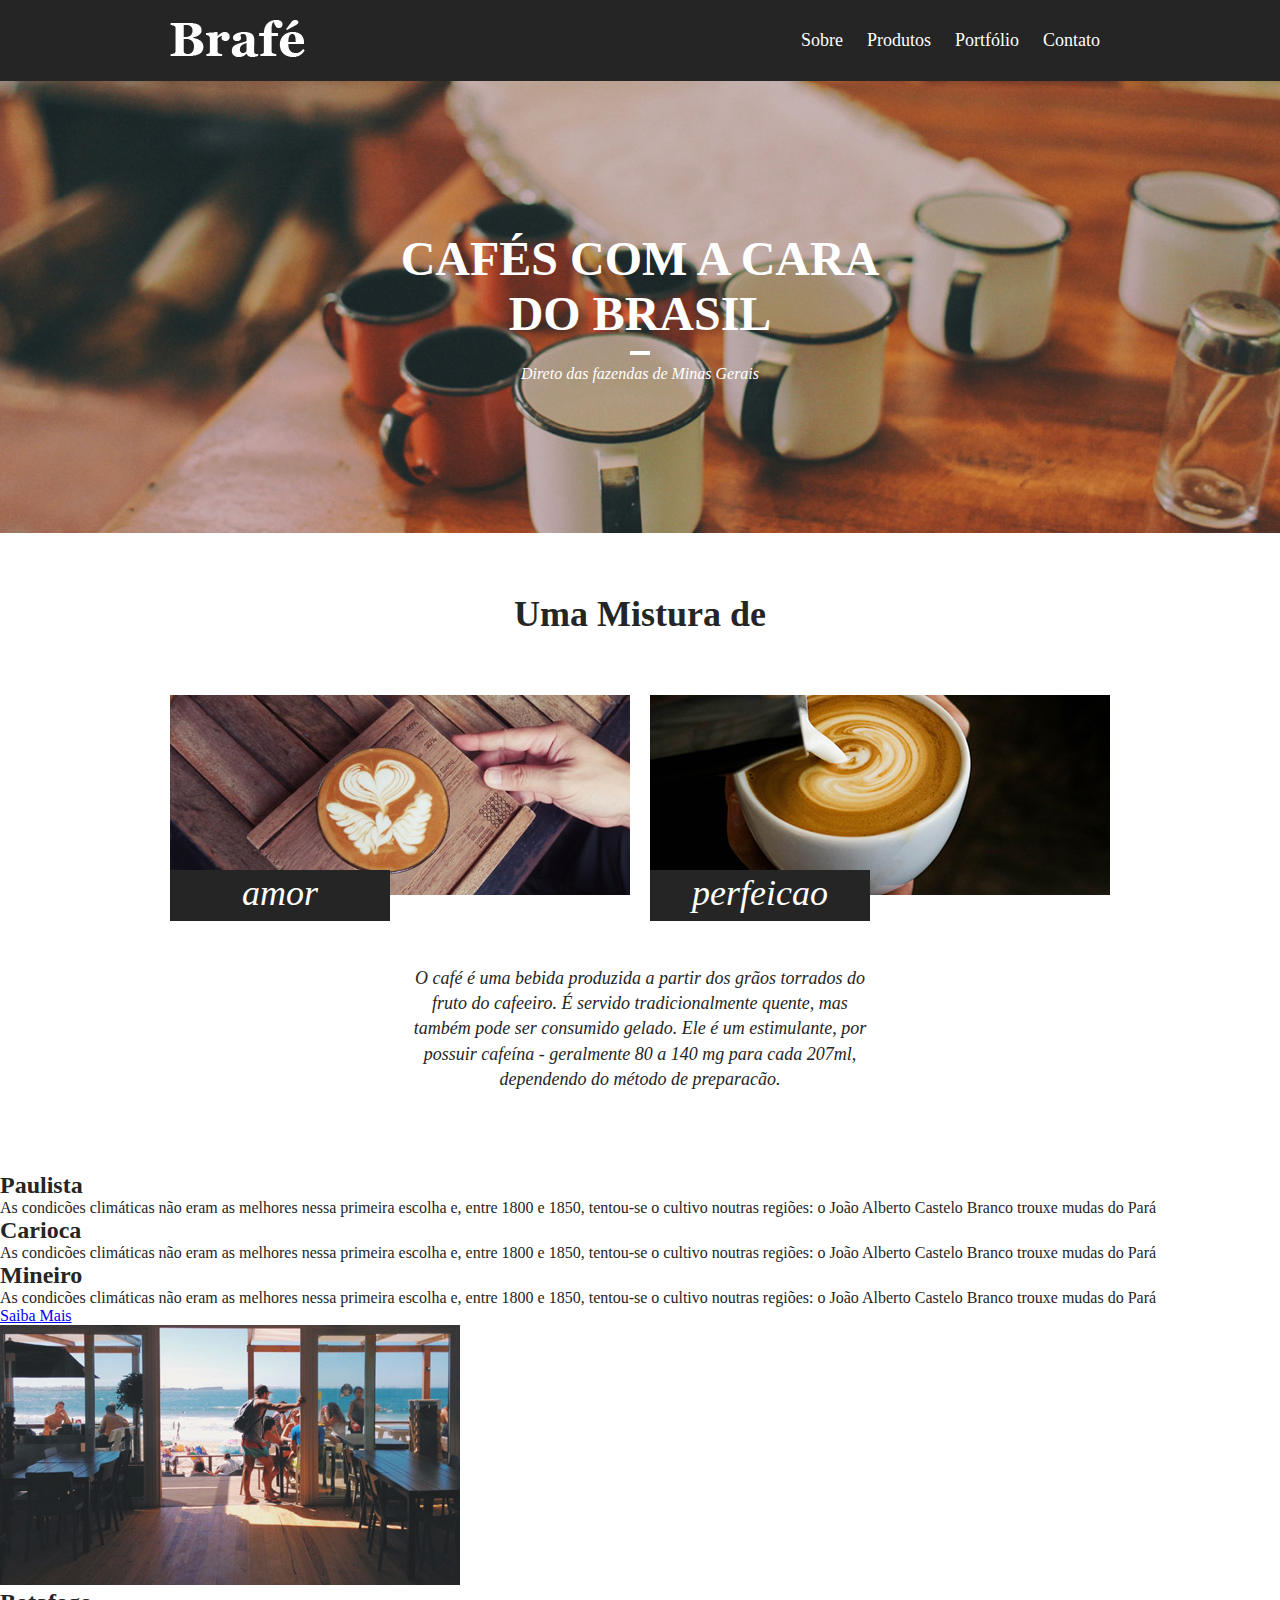
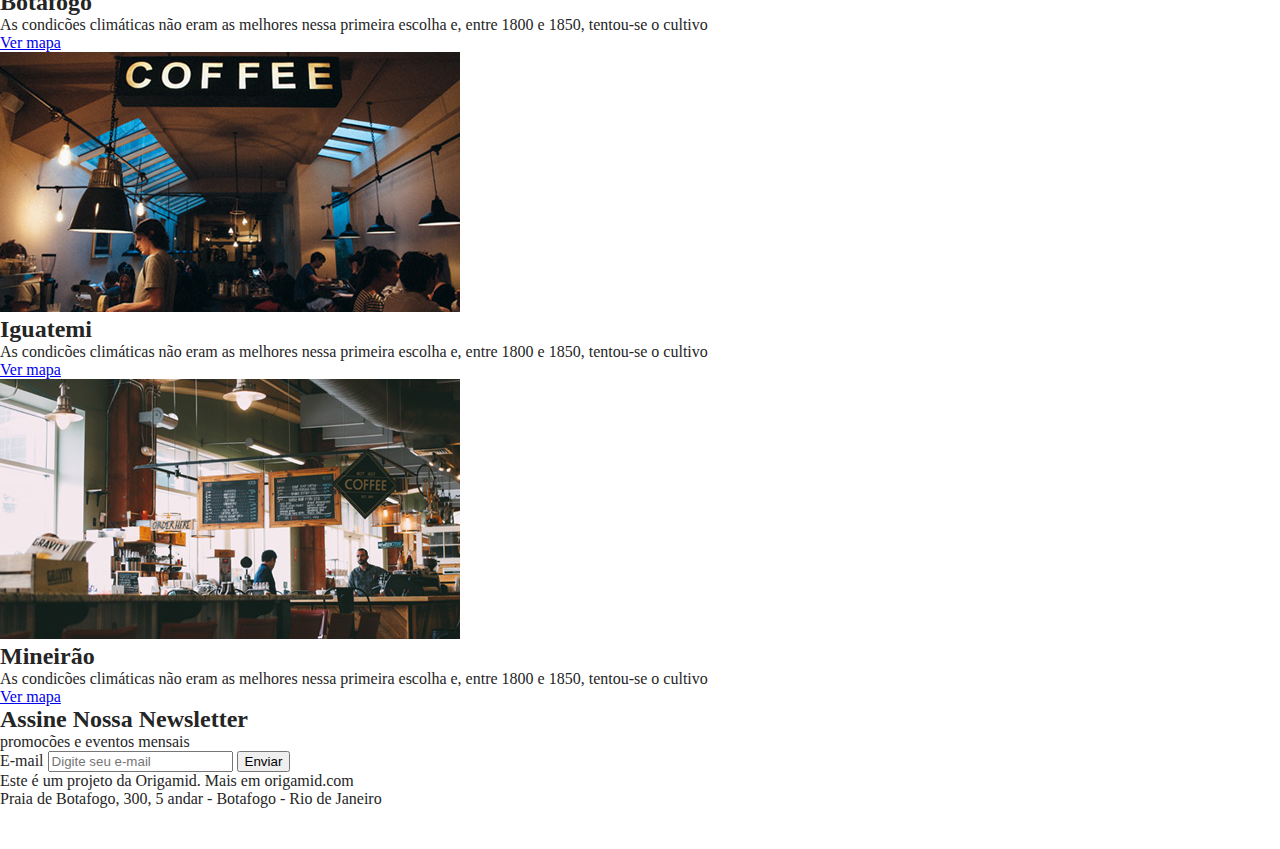
==== brafe-1/pure_css/index.html @ 9fcf9c77 "chore: positioning the nav, intro and the first section" ====
<!DOCTYPE html>
<html lang="en">

<head>
  <title>Brafé</title>
  <meta charset="UTF-8">
  <meta name="viewport" content="width=device-width, initial-scale=1.0, shrink-to-fit=no">
  <link rel="stylesheet" type="text/css" href="./css/style.css">
</head>

<body>
  <header class="menu">
    <div class="menu-container">
      <a class="menu-logo" href="#"><img src="./img/brafe.png" alt="Brafé"></a>
      <nav class="menu-nav">
        <ul>
          <li><a href="#">Sobre</a></li>
          <li><a href="#">Produtos</a></li>
          <li><a href="#">Portfólio</a></li>
          <li><a href="#">Contato</a></li>
        </ul>
      </nav>
    </div>
  </header>

  <main class="intro">
    <h1>Cafés com a cara <br> do Brasil</h1>
    <p>Direto das fazendas de Minas Gerais</p>
  </main>

  <section class="sobre">
    <h2>Uma Mistura de</h2>
    <div class="sobre-container">
      <div class="sobre-item">
        <img src="./img/cafe-1.jpg" alt="café">
        <h3>amor</h3>
      </div>
      <div class="sobre-item">
        <img src="./img/cafe-2.jpg" alt="café">
        <h3>perfeicao</h3>
      </div>
    </div>
    <p>
      O café é uma bebida produzida a partir dos grãos torrados do fruto do cafeeiro. É servido tradicionalmente quente, mas também pode ser consumido gelado. Ele é um estimulante, por possuir cafeína - geralmente 80 a 140 mg para cada 207ml, dependendo do método de preparacão.
    </p>
  </section>

  <section>
    <div>
      <div>
        <h2>Paulista</h2>
        <p>As condicões climáticas não eram as melhores nessa primeira escolha e, entre 1800 e 1850, tentou-se o cultivo noutras regiões: o João Alberto Castelo Branco trouxe mudas do Pará</p>
      </div>
      <div>
        <h2>Carioca</h2>
        <p>As condicões climáticas não eram as melhores nessa primeira escolha e, entre 1800 e 1850, tentou-se o cultivo noutras regiões: o João Alberto Castelo Branco trouxe mudas do Pará</p>
      </div>
      <div>
        <h2>Mineiro</h2>
        <p>As condicões climáticas não eram as melhores nessa primeira escolha e, entre 1800 e 1850, tentou-se o cultivo noutras regiões: o João Alberto Castelo Branco trouxe mudas do Pará</p>
      </div>
    </div>
    <a href="#">Saiba Mais</a>
  </section>

  <section>
    <div>
      <img src="./img/botafogo.jpg" alt="Brafé unidade Botafogo">
      <div>
        <h2>Botafogo</h2>
        <p>As condicões climáticas não eram as melhores nessa primeira escolha e, entre 1800 e 1850, tentou-se o cultivo</p>
        <a href="#">Ver mapa</a>
      </div>
    </div>
    <div>
      <img src="./img/iguatemi.jpg" alt="Brafé unidade Iguatemi">
      <div>
        <h2>Iguatemi</h2>
        <p>As condicões climáticas não eram as melhores nessa primeira escolha e, entre 1800 e 1850, tentou-se o cultivo</p>
        <a href="#">Ver mapa</a>
      </div>
    </div>
    <div>
      <img src="./img/mineirao.jpg" alt="Brafé unidade Mineirão">
      <div>
        <h2>Mineirão</h2>
        <p>As condicões climáticas não eram as melhores nessa primeira escolha e, entre 1800 e 1850, tentou-se o cultivo</p>
        <a href="#">Ver mapa</a>
      </div>
    </div>
  </section>
  <section>
    <div>
      <div>
        <h2>Assine Nossa Newsletter</h2>
        <p>promocões e eventos mensais</p>
      </div>
      <form>
        <label>E-mail</label>
        <input type="text" placeholder="Digite seu e-mail">
        <button type="submit">Enviar</button>
      </form>
    </div>
  </section>
  <footer>
    <div>
      <p>Este é um projeto da Origamid. Mais em origamid.com<br>Praia de Botafogo, 300, 5 andar - Botafogo - Rio de Janeiro</p>
      <img src="./img/brafe.png" alt="Brafé">
    </div>
  </footer>

</html>
---- brafe-1/pure_css/css/style.css ----
/* Reset */

body,
h1,
h2,
h3,
p,
ul {
  padding: 0px;
  margin: 0px;
}

body {
  font-family: Georgia, serif;
  color: #252525;
}

/* Menu */

.menu {
  background: #252525;
  padding: 20px 0;
}

.menu-container {
  max-width: 960px;
  margin: 0 auto;
}

.menu-container::after,
.menu-container::before {
  content: "";
  display: table;
  clear: both;
}

.menu-logo {
  display: block;
  float: left;
  margin-left: 10px;
}

.menu-nav {
  float: right;
  margin-right: 10px;
}

.menu-nav li {
  display: inline-block;
}

.menu-nav a {
  display: block;
  padding: 10px;
  text-decoration: none;
  color: #ffffff;
  font-size: 1.125em;
}

/* Intro */

.intro {
  background: url("../img/bg-intro.jpg") no-repeat center center;
  background-size: cover;
  padding: 150px 0;
  text-align: center;
  color: #ffffff;
}

.intro h1 {
  text-transform: uppercase;
  font-size: 3em;
}

.intro h1::after {
  content: "";
  display: block;
  width: 20px;
  height: 4px;
  background: #ffffff;
  margin: 10px auto;
}

.intro p {
  font-style: 1.125em;
  font-style: italic;
}

/* Sobre */

.sobre {
  padding: 60px 0;
}

.sobre-container {
  max-width: 960px;
  margin: 0 auto;
}

.sobre-container::after,
.sobre-container::before {
  content: "";
  display: table;
  clear: both;
}

.sobre h2 {
  text-align: center;
  font-size: 2.25em;
  margin-bottom: 60px;
}

.sobre-item {
  width: 460px;
  float: left;
  margin: 0 10px;
}

.sobre-item img {
  display: block;
  max-width: 100%;
}

.sobre-item h3 {
  font-size: 2.25em;
  line-height: 1em;
  background: #252525;
  width: 220px;
  color: #ffffff;
  font-style: italic;
  font-weight: normal;
  text-align: center;
  padding: 5px 0 10px 0;
  top: -25px;
  position: relative;
}

.sobre > p {
  font-size: 1.125em;
  line-height: 1.4em;
  font-style: italic;
  text-align: center;
  margin: 20px auto;
  max-width: 460px;
}
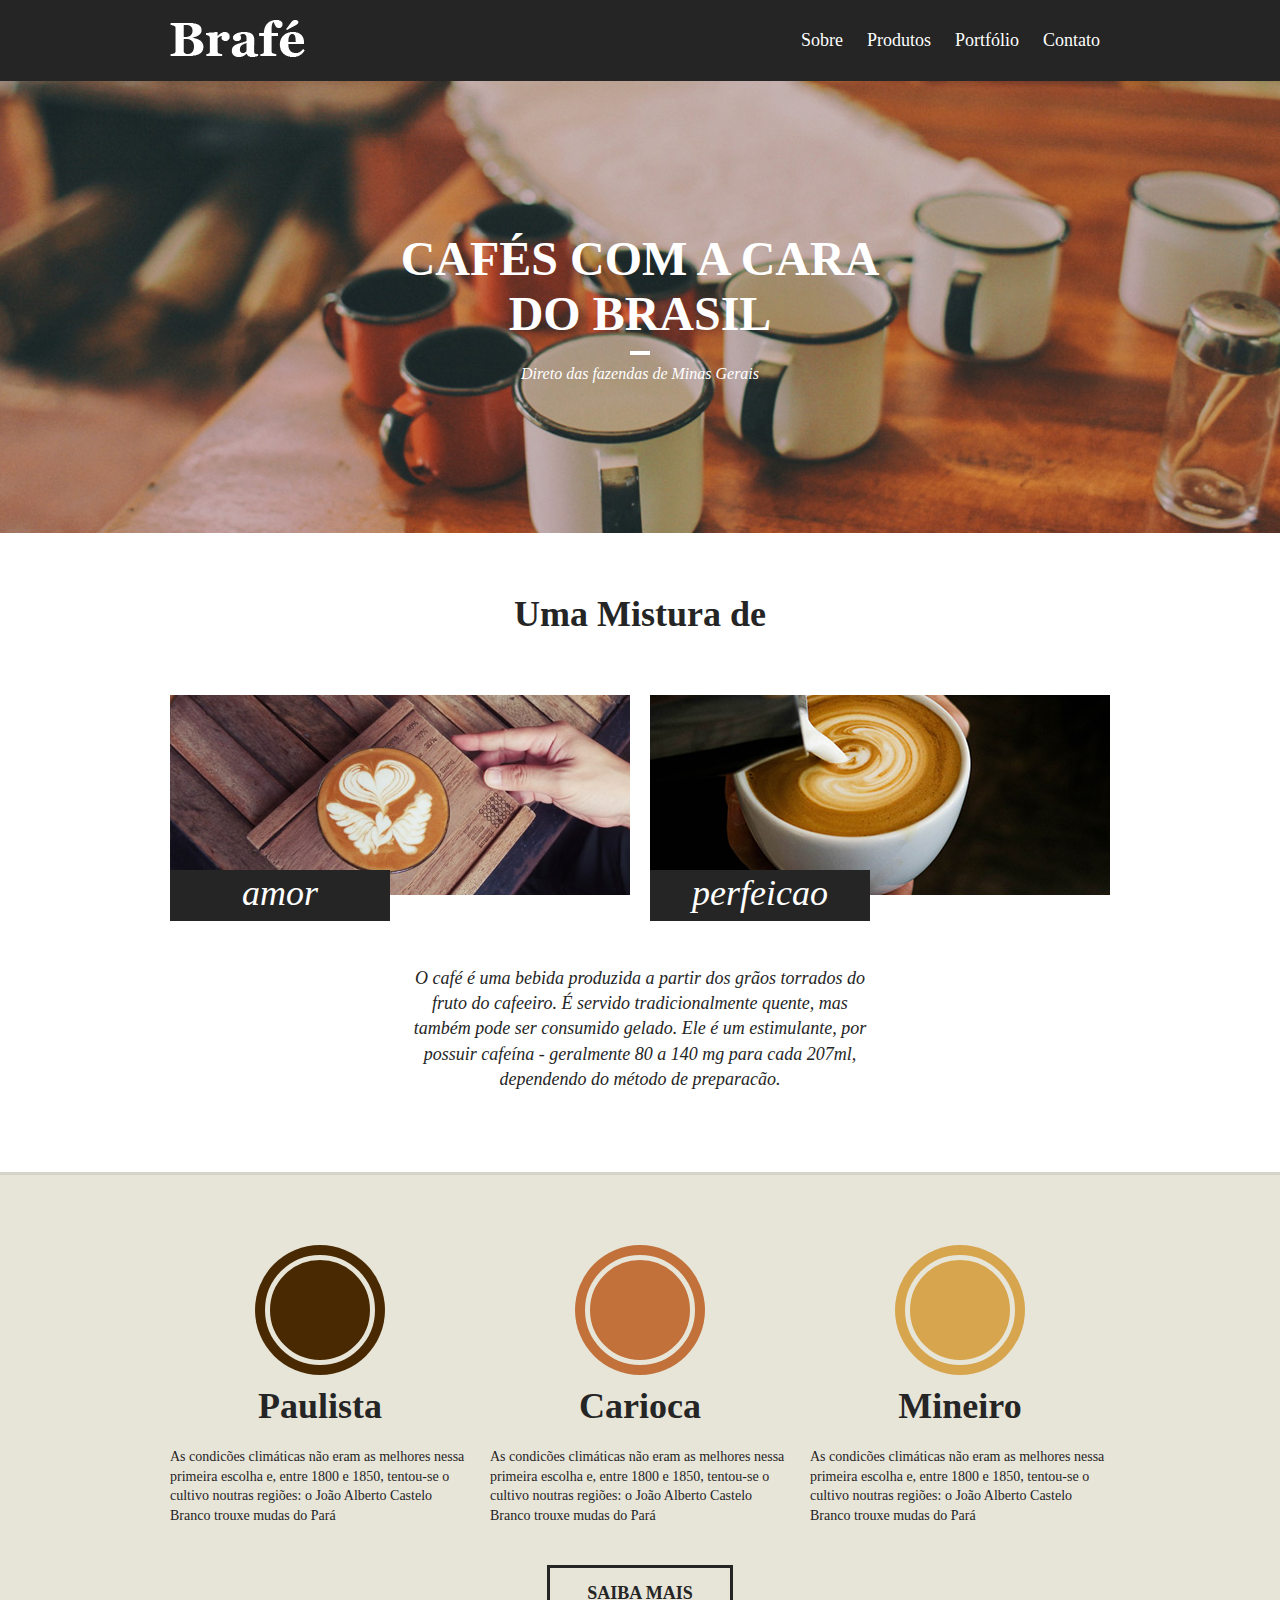
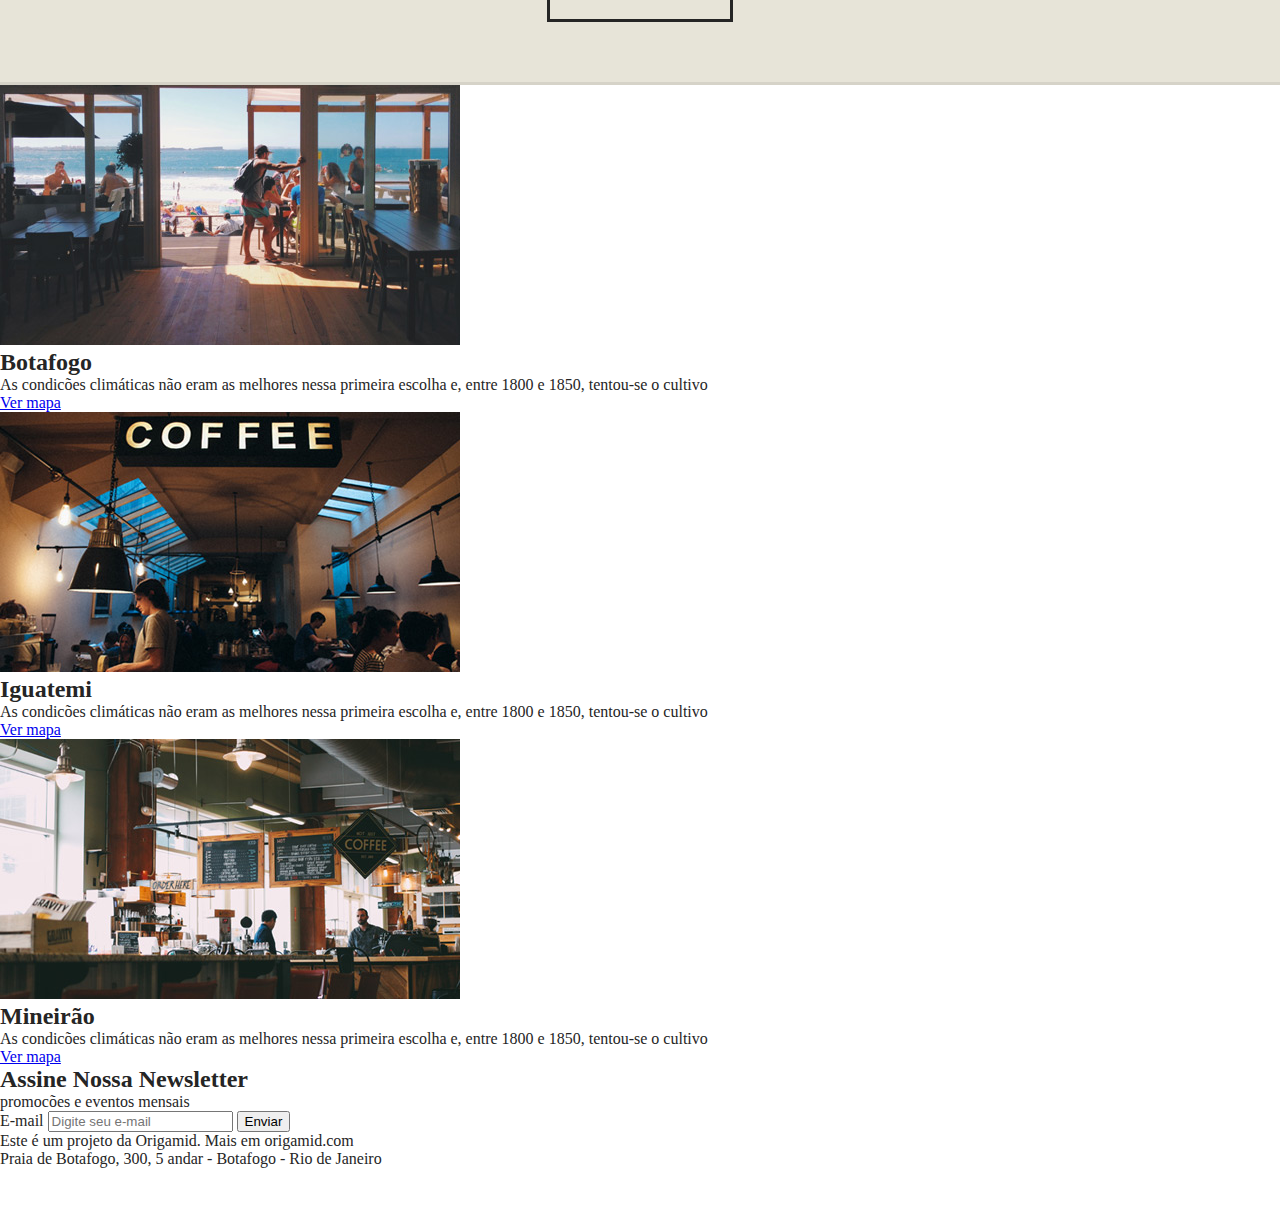
==== commit da090ba3: "chore: styling the products part of the page" ====
--- a/brafe-1/pure_css/index.html
+++ b/brafe-1/pure_css/index.html
@@ -45,22 +45,22 @@
     </p>
   </section>
 
-  <section>
-    <div>
-      <div>
-        <h2>Paulista</h2>
+  <section class="produtos">
+    <div class="produtos-container">
+      <div class="produtos-item">
+        <h2 class="produtos-paulista">Paulista</h2>
         <p>As condicões climáticas não eram as melhores nessa primeira escolha e, entre 1800 e 1850, tentou-se o cultivo noutras regiões: o João Alberto Castelo Branco trouxe mudas do Pará</p>
       </div>
-      <div>
-        <h2>Carioca</h2>
+      <div class="produtos-item">
+        <h2 class="produtos-carioca">Carioca</h2>
         <p>As condicões climáticas não eram as melhores nessa primeira escolha e, entre 1800 e 1850, tentou-se o cultivo noutras regiões: o João Alberto Castelo Branco trouxe mudas do Pará</p>
       </div>
-      <div>
-        <h2>Mineiro</h2>
+      <div class="produtos-item">
+        <h2 class="produtos-mineiro">Mineiro</h2>
         <p>As condicões climáticas não eram as melhores nessa primeira escolha e, entre 1800 e 1850, tentou-se o cultivo noutras regiões: o João Alberto Castelo Branco trouxe mudas do Pará</p>
       </div>
     </div>
-    <a href="#">Saiba Mais</a>
+    <a class="produtos-btn" href="#">Saiba Mais</a>
   </section>
 
   <section>
--- a/brafe-1/pure_css/css/style.css
+++ b/brafe-1/pure_css/css/style.css
@@ -143,3 +143,77 @@
   margin: 20px auto;
   max-width: 460px;
 }
+
+/* Produtos */
+
+.produtos {
+  background: #e7e4d8;
+  padding: 60px 0;
+  border-top: 3px solid #d6d3c8;
+  border-bottom: 3px solid #d6d3c8;
+}
+
+.produtos-container {
+  max-width: 960px;
+  margin: 0 auto;
+}
+
+.produtos-container::after,
+.produtos-container::before {
+  content: "";
+  display: table;
+  clear: both;
+}
+
+.produtos-item {
+  width: 300px;
+  float: left;
+  margin: 0 10px 20px 10px;
+}
+
+.produtos-item h2::before {
+  content: "";
+  display: block;
+  width: 100px;
+  height: 100px;
+  border-radius: 50%;
+  margin: 20px auto;
+  background: currentColor;
+  border: 5px solid #e7e4d8;
+  box-shadow: 0 0 0 10px currentColor;
+}
+
+h2.produtos-paulista::before {
+  color: #492901;
+}
+h2.produtos-carioca::before {
+  color: #c17139;
+}
+h2.produtos-mineiro::before {
+  color: #d7a54d;
+}
+
+.produtos-item h2 {
+  text-align: center;
+  font-size: 2.25em;
+  margin-bottom: 20px;
+}
+
+.produtos-item p {
+  font-size: 0.875em;
+  line-height: 1.4em;
+}
+
+.produtos-btn {
+  width: 180px;
+  border: 3px solid;
+  color: #252525;
+  text-decoration: none;
+  display: block;
+  font-size: 1.125em;
+  font-weight: bold;
+  text-transform: uppercase;
+  text-align: center;
+  padding: 15px 0;
+  margin: 20px auto 0 auto;
+}
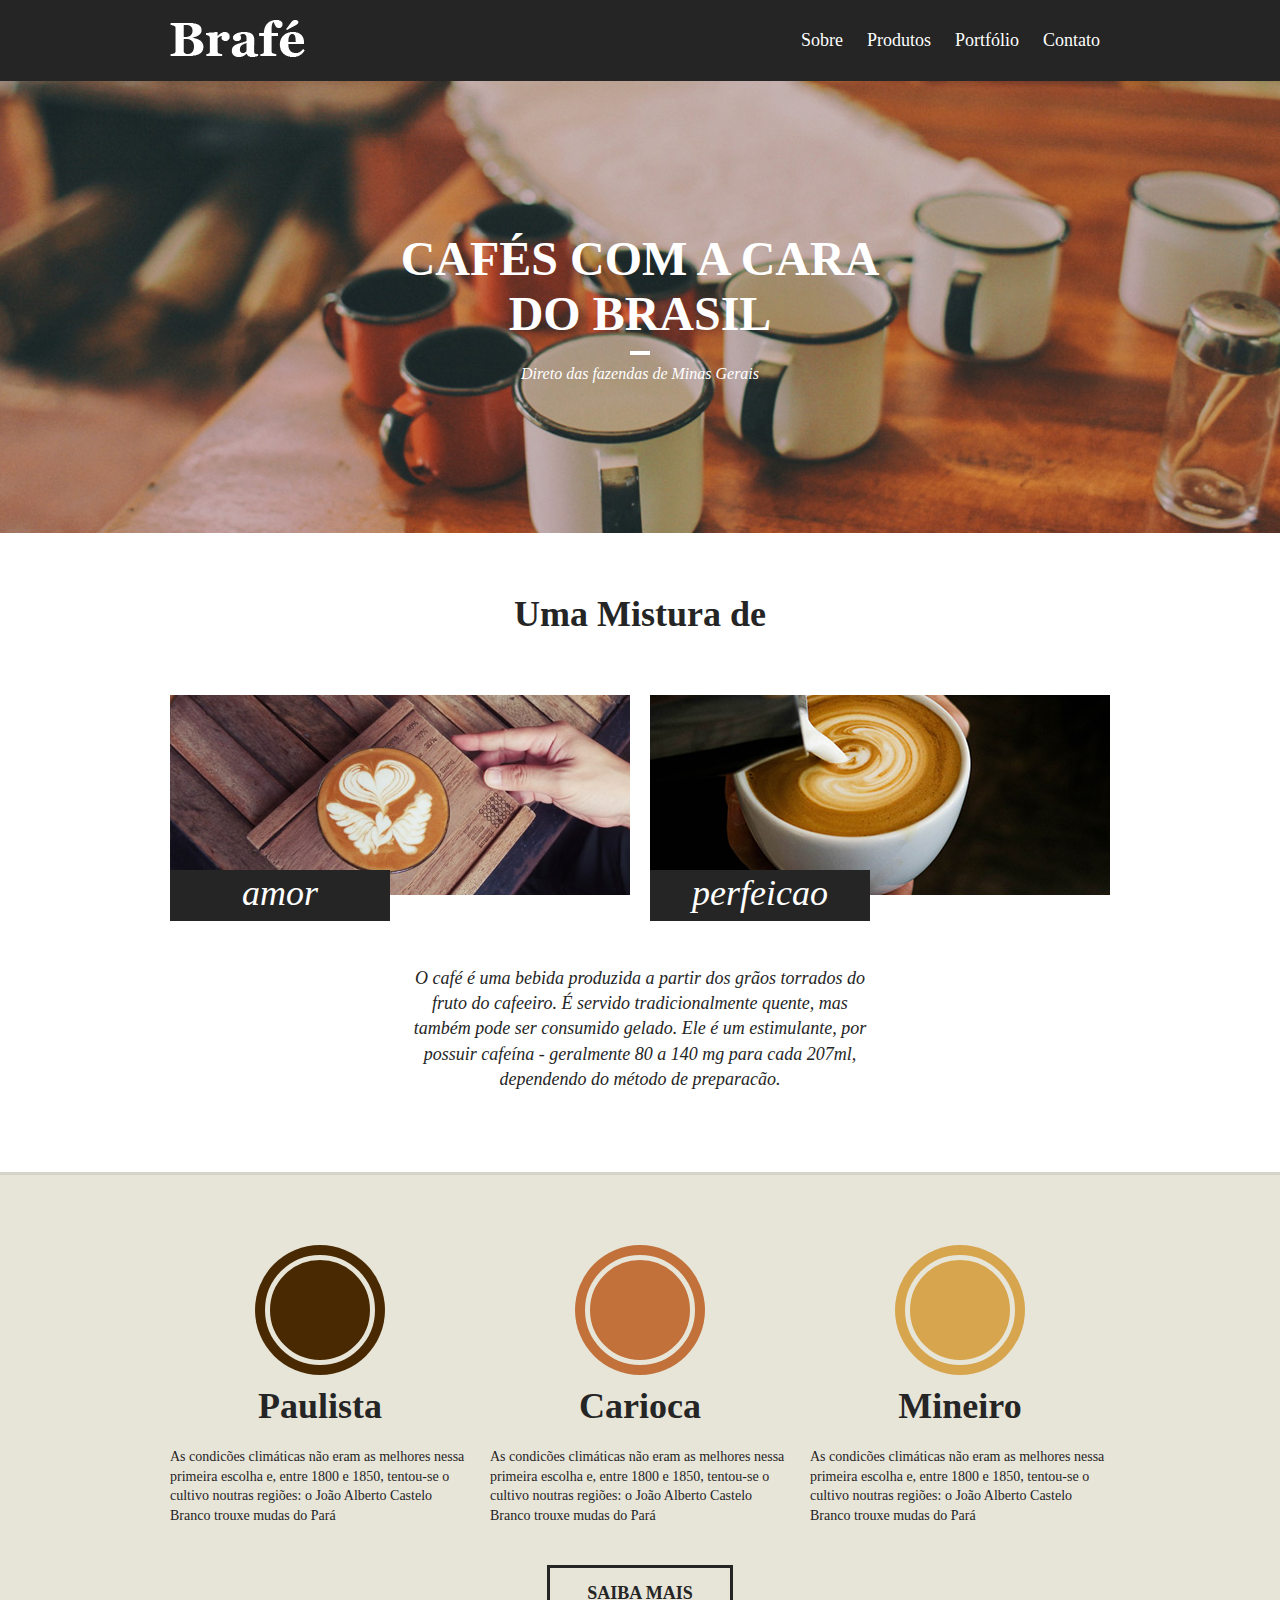
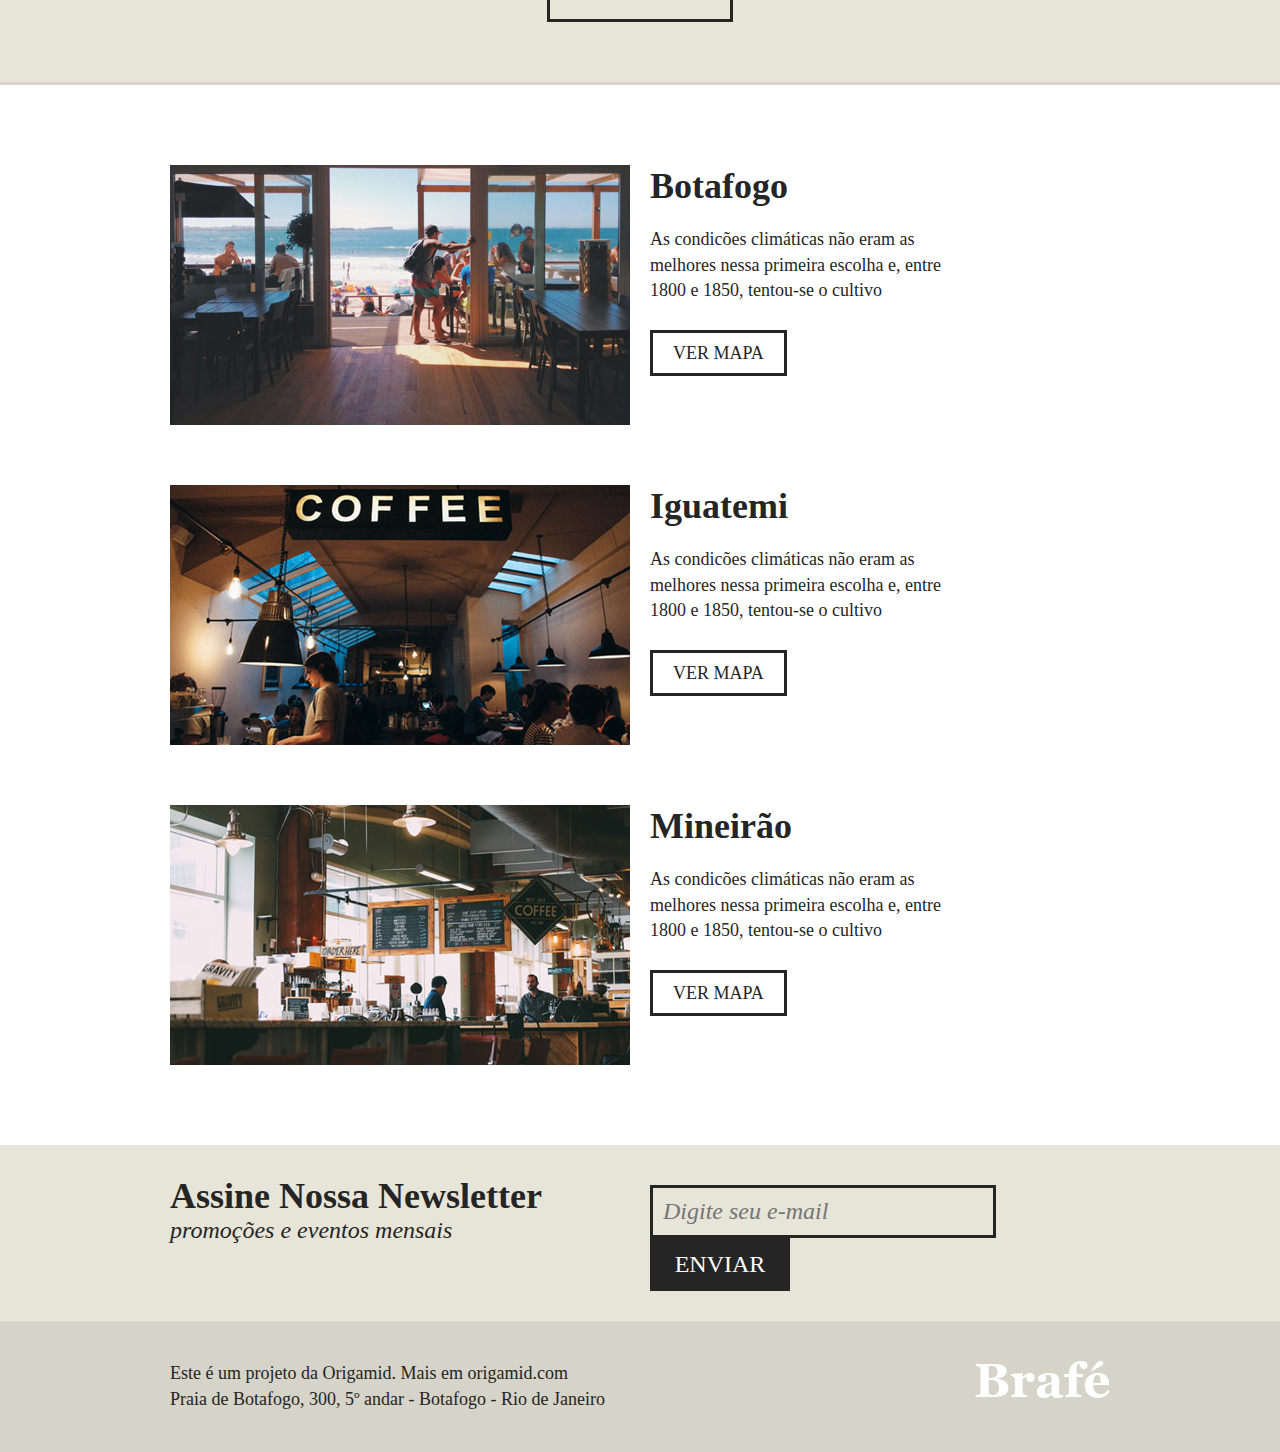
==== commit f9077d32: "chore: styling the footer section" ====
--- a/brafe-1/pure_css/index.html
+++ b/brafe-1/pure_css/index.html
@@ -63,8 +63,8 @@
     <a class="produtos-btn" href="#">Saiba Mais</a>
   </section>
 
-  <section>
-    <div>
+  <section class="locais">
+    <div class="locais-item">
       <img src="./img/botafogo.jpg" alt="Brafé unidade Botafogo">
       <div>
         <h2>Botafogo</h2>
@@ -72,7 +72,7 @@
         <a href="#">Ver mapa</a>
       </div>
     </div>
-    <div>
+    <div class="locais-item">
       <img src="./img/iguatemi.jpg" alt="Brafé unidade Iguatemi">
       <div>
         <h2>Iguatemi</h2>
@@ -80,7 +80,7 @@
         <a href="#">Ver mapa</a>
       </div>
     </div>
-    <div>
+    <div class="locais-item">
       <img src="./img/mineirao.jpg" alt="Brafé unidade Mineirão">
       <div>
         <h2>Mineirão</h2>
@@ -89,11 +89,11 @@
       </div>
     </div>
   </section>
-  <section>
-    <div>
-      <div>
+  <section class="assine">
+    <div class="assine-container">
+      <div class="assine-info">
         <h2>Assine Nossa Newsletter</h2>
-        <p>promocões e eventos mensais</p>
+        <p>promoções e eventos mensais</p>
       </div>
       <form>
         <label>E-mail</label>
@@ -102,11 +102,11 @@
       </form>
     </div>
   </section>
-  <footer>
-    <div>
-      <p>Este é um projeto da Origamid. Mais em origamid.com<br>Praia de Botafogo, 300, 5 andar - Botafogo - Rio de Janeiro</p>
-      <img src="./img/brafe.png" alt="Brafé">
+
+  <footer class="footer">
+    <div class="footer-container">
+      <p>Este é um projeto da Origamid. Mais em origamid.com<br>Praia de Botafogo, 300, 5º andar - Botafogo - Rio de Janeiro</p>
+      <img src="img/brafe.png" alt="Brafé">
     </div>
-  </footer>
 
 </html>--- a/brafe-1/pure_css/css/style.css
+++ b/brafe-1/pure_css/css/style.css
@@ -217,3 +217,155 @@
   padding: 15px 0;
   margin: 20px auto 0 auto;
 }
+
+/* Locais */
+.locais {
+  max-width: 960px;
+  margin: 0 auto;
+  padding: 20px 0;
+}
+
+.locais-item {
+  clear: both;
+  margin: 60px auto;
+}
+
+.locais-item::before,
+.locais-item::after {
+  display: table;
+  content: "";
+  clear: both;
+}
+
+.locais-item img {
+  width: 460px;
+  display: block;
+  float: left;
+  margin: 0 10px;
+}
+
+.locais-item > div {
+  width: 460px;
+  float: left;
+  margin: 0 10px;
+}
+
+.locais-item h2 {
+  font-size: 2.25em;
+  margin-bottom: 20px;
+}
+
+.locais-item p {
+  font-size: 1.125em;
+  line-height: 1.4em;
+  max-width: 320px;
+  margin-bottom: 40px;
+}
+
+.locais-item a {
+  font-size: 1.125em;
+  text-transform: uppercase;
+  text-decoration: none;
+  border: 3px solid;
+  color: #252525;
+  padding: 10px 20px;
+}
+
+/* Assine */
+
+.assine {
+  background: #e7e4d8;
+  padding: 30px 0;
+}
+
+.assine-container {
+  max-width: 960px;
+  margin: 0 auto;
+}
+
+.assine-container::after,
+.assine-container::before {
+  content: "";
+  display: table;
+  clear: both;
+}
+
+.assine-info {
+  width: 460px;
+  margin: 0 10px;
+  float: left;
+}
+
+.assine-info h2 {
+  font-size: 2.25em;
+}
+
+.assine-info p {
+  font-size: 1.5em;
+  font-style: italic;
+}
+
+.assine form {
+  width: 460px;
+  margin: 10px 10px 0 10px;
+  float: left;
+}
+
+.assine form label {
+  display: none;
+}
+
+.assine input {
+  width: 320px;
+  border: 3px solid #252525;
+  background: none;
+  font-size: 1.5em;
+  font-style: italic;
+  font-family: Georgia, serif;
+  padding: 10px;
+  float: left;
+}
+
+.assine button {
+  background: #252525;
+  border: none;
+  font-family: Georgia, serif;
+  text-transform: uppercase;
+  font-size: 1.5em;
+  width: 140px;
+  padding: 13px 0;
+  color: #fff;
+  cursor: pointer;
+}
+
+/*Footer*/
+
+.footer {
+  background: #d6d3c8;
+  padding: 40px 0;
+}
+
+.footer-container {
+  max-width: 960px;
+  margin: 0 auto;
+}
+
+.footer-container::after,
+.footer-container::before {
+  content: "";
+  display: table;
+  clear: both;
+}
+
+.footer p {
+  float: left;
+  margin: 0 10px;
+  font-size: 1.125em;
+  line-height: 1.4em;
+}
+
+.footer img {
+  float: right;
+  margin: 0 10px;
+  display: block;
+}
